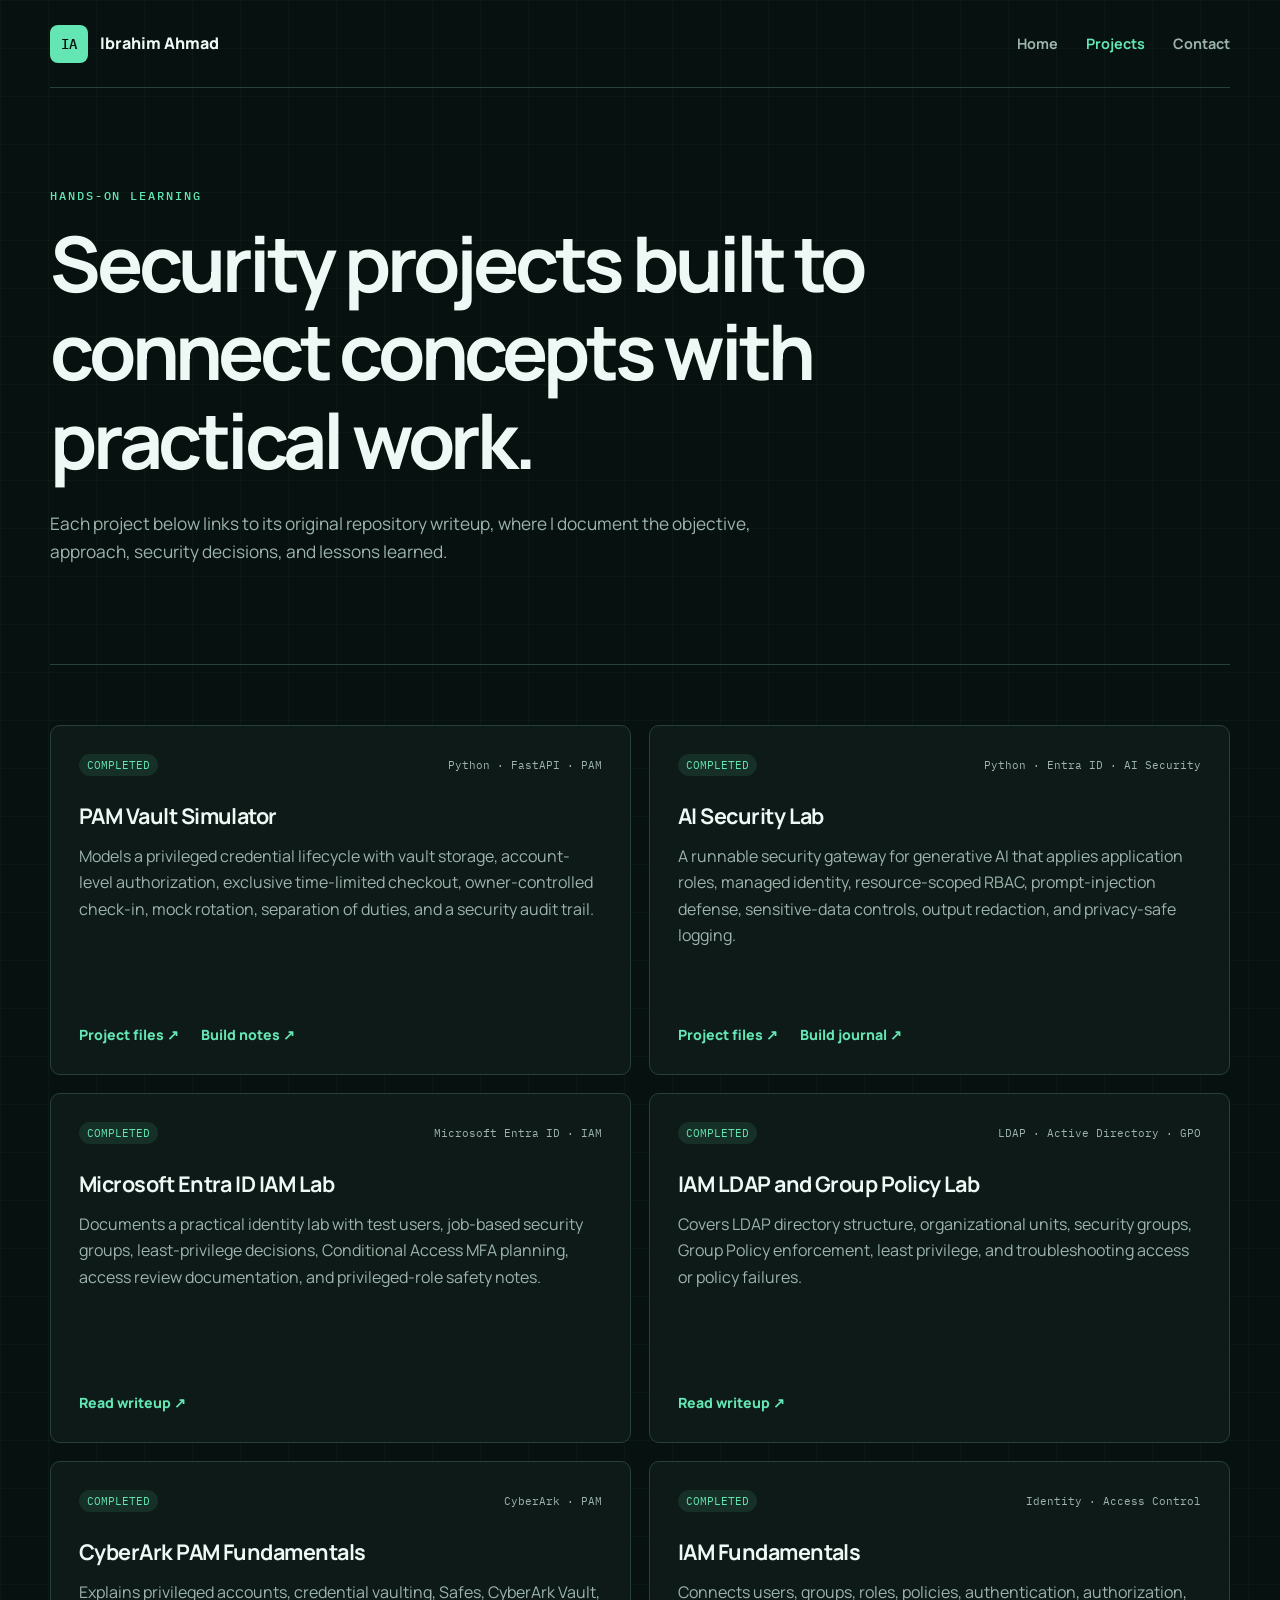
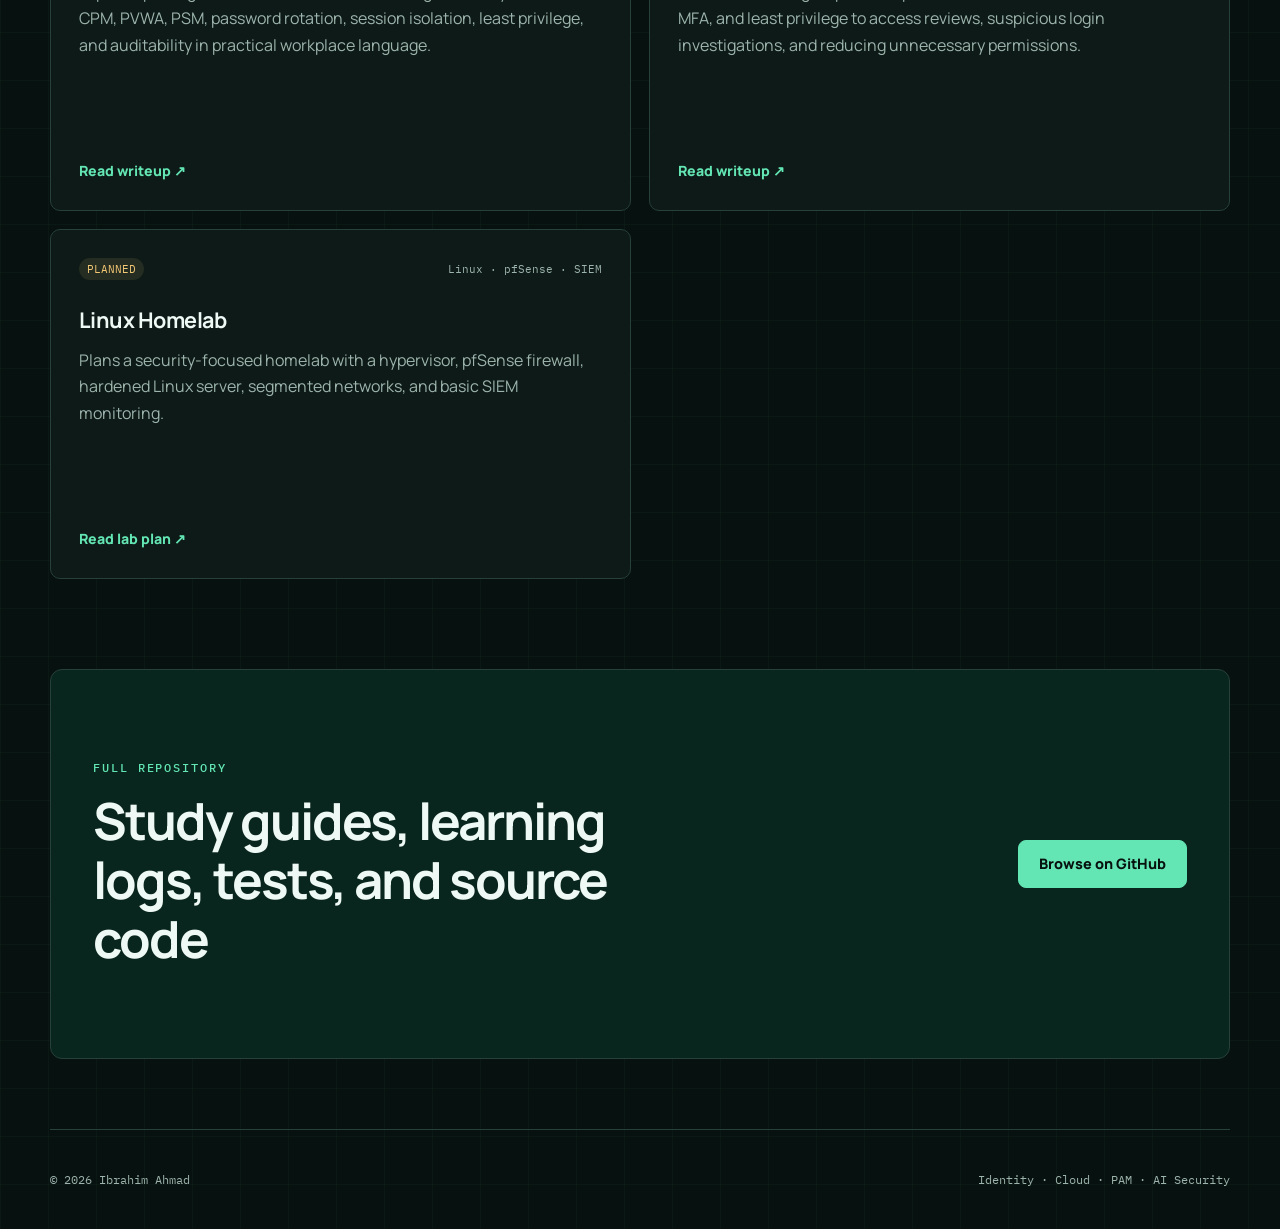
==== docs/projects.html @ d5e7a1ba "Add GitHub Pages portfolio site" ====
<!doctype html>
<html lang="en">
  <head>
    <meta charset="utf-8">
    <meta name="viewport" content="width=device-width, initial-scale=1">
    <meta name="description" content="Cybersecurity projects by Ibrahim Ahmad covering IAM, PAM, Microsoft Entra ID, cloud security, and AI security.">
    <title>Projects | Ibrahim Ahmad</title>
    <link rel="preconnect" href="https://fonts.googleapis.com">
    <link rel="preconnect" href="https://fonts.gstatic.com" crossorigin>
    <link href="https://fonts.googleapis.com/css2?family=IBM+Plex+Mono:wght@400;500&family=Manrope:wght@400;500;600;700;800&display=swap" rel="stylesheet">
    <link rel="stylesheet" href="assets/css/style.css">
  </head>
  <body>
    <header class="site-header">
      <a class="brand" href="index.html" aria-label="Ibrahim Ahmad home">
        <span class="brand-mark" aria-hidden="true">IA</span>
        <span>Ibrahim Ahmad</span>
      </a>
      <nav aria-label="Primary navigation">
        <a href="index.html">Home</a>
        <a class="active" href="projects.html">Projects</a>
        <a href="index.html#contact">Contact</a>
      </nav>
    </header>

    <main>
      <section class="page-intro">
        <p class="eyebrow">Hands-on learning</p>
        <h1>Security projects built to connect concepts with practical work.</h1>
        <p>Each project below links to its original repository writeup, where I document the objective, approach, security decisions, and lessons learned.</p>
      </section>

      <section class="section projects-list" aria-labelledby="projects-heading">
        <h2 class="sr-only" id="projects-heading">Portfolio projects</h2>
        <div class="project-grid">
          <article class="project-card project-card-large">
            <div class="project-meta"><span class="status completed">Completed</span><span>Python · FastAPI · PAM</span></div>
            <h3>PAM Vault Simulator</h3>
            <p>Models a privileged credential lifecycle with vault storage, account-level authorization, exclusive time-limited checkout, owner-controlled check-in, mock rotation, separation of duties, and a security audit trail.</p>
            <div class="project-links">
              <a href="https://github.com/iahmad90/cybersecurity-portfolio-starter/tree/main/projects/pam-vault-simulator">Project files <span aria-hidden="true">↗</span></a>
              <a href="https://github.com/iahmad90/cybersecurity-portfolio-starter/blob/main/projects/pam-vault-simulator/BUILD-NOTES.md">Build notes <span aria-hidden="true">↗</span></a>
            </div>
          </article>

          <article class="project-card project-card-large">
            <div class="project-meta"><span class="status completed">Completed</span><span>Python · Entra ID · AI Security</span></div>
            <h3>AI Security Lab</h3>
            <p>A runnable security gateway for generative AI that applies application roles, managed identity, resource-scoped RBAC, prompt-injection defense, sensitive-data controls, output redaction, and privacy-safe logging.</p>
            <div class="project-links">
              <a href="https://github.com/iahmad90/cybersecurity-portfolio-starter/tree/main/projects/ai-security-entra-llm-lab">Project files <span aria-hidden="true">↗</span></a>
              <a href="https://github.com/iahmad90/cybersecurity-portfolio-starter/blob/main/projects/ai-security-entra-llm-lab/BUILD-NOTES.md">Build journal <span aria-hidden="true">↗</span></a>
            </div>
          </article>

          <article class="project-card project-card-large">
            <div class="project-meta"><span class="status completed">Completed</span><span>Microsoft Entra ID · IAM</span></div>
            <h3>Microsoft Entra ID IAM Lab</h3>
            <p>Documents a practical identity lab with test users, job-based security groups, least-privilege decisions, Conditional Access MFA planning, access review documentation, and privileged-role safety notes.</p>
            <a href="https://github.com/iahmad90/cybersecurity-portfolio-starter/blob/main/projects/entra-id-iam-lab.md">Read writeup <span aria-hidden="true">↗</span></a>
          </article>

          <article class="project-card project-card-large">
            <div class="project-meta"><span class="status completed">Completed</span><span>LDAP · Active Directory · GPO</span></div>
            <h3>IAM LDAP and Group Policy Lab</h3>
            <p>Covers LDAP directory structure, organizational units, security groups, Group Policy enforcement, least privilege, and troubleshooting access or policy failures.</p>
            <a href="https://github.com/iahmad90/cybersecurity-portfolio-starter/blob/main/projects/iam-ldap-group-policy-lab.md">Read writeup <span aria-hidden="true">↗</span></a>
          </article>

          <article class="project-card project-card-large">
            <div class="project-meta"><span class="status completed">Completed</span><span>CyberArk · PAM</span></div>
            <h3>CyberArk PAM Fundamentals</h3>
            <p>Explains privileged accounts, credential vaulting, Safes, CyberArk Vault, CPM, PVWA, PSM, password rotation, session isolation, least privilege, and auditability in practical workplace language.</p>
            <a href="https://github.com/iahmad90/cybersecurity-portfolio-starter/blob/main/projects/cyberark-pam-fundamentals.md">Read writeup <span aria-hidden="true">↗</span></a>
          </article>

          <article class="project-card project-card-large">
            <div class="project-meta"><span class="status completed">Completed</span><span>Identity · Access Control</span></div>
            <h3>IAM Fundamentals</h3>
            <p>Connects users, groups, roles, policies, authentication, authorization, MFA, and least privilege to access reviews, suspicious login investigations, and reducing unnecessary permissions.</p>
            <a href="https://github.com/iahmad90/cybersecurity-portfolio-starter/blob/main/projects/iam-fundamentals-access-control-concepts-applied.md">Read writeup <span aria-hidden="true">↗</span></a>
          </article>

          <article class="project-card project-card-large">
            <div class="project-meta"><span class="status planned">Planned</span><span>Linux · pfSense · SIEM</span></div>
            <h3>Linux Homelab</h3>
            <p>Plans a security-focused homelab with a hypervisor, pfSense firewall, hardened Linux server, segmented networks, and basic SIEM monitoring.</p>
            <a href="https://github.com/iahmad90/cybersecurity-portfolio-starter/blob/main/projects/linux-homelab.md">Read lab plan <span aria-hidden="true">↗</span></a>
          </article>
        </div>
      </section>

      <section class="section repository-callout">
        <div>
          <p class="eyebrow">Full repository</p>
          <h2>Study guides, learning logs, tests, and source code</h2>
        </div>
        <a class="button button-primary" href="https://github.com/iahmad90/cybersecurity-portfolio-starter">Browse on GitHub</a>
      </section>
    </main>

    <footer>
      <p>© 2026 Ibrahim Ahmad</p>
      <p>Identity · Cloud · PAM · AI Security</p>
    </footer>
  </body>
</html>
---- docs/assets/css/style.css ----
:root {
  --bg: #07110f;
  --surface: #0d1a17;
  --raised: #12231f;
  --border: #274039;
  --text: #eef8f4;
  --muted: #9db4ac;
  --accent: #63e6b4;
  --blue: #8bb8ff;
  --warning: #f3c875;
  --content: 1180px;
}

* { box-sizing: border-box; }
html { scroll-behavior: smooth; }
body {
  margin: 0;
  color: var(--text);
  background:
    linear-gradient(rgba(99,230,180,.035) 1px, transparent 1px),
    linear-gradient(90deg, rgba(99,230,180,.035) 1px, transparent 1px),
    var(--bg);
  background-size: 48px 48px;
  font-family: "Manrope", sans-serif;
  line-height: 1.65;
}
a { color: inherit; }
.site-header, main, footer { width: min(calc(100% - 40px), var(--content)); margin-inline: auto; }
.site-header {
  min-height: 88px;
  display: flex;
  align-items: center;
  justify-content: space-between;
  gap: 24px;
  border-bottom: 1px solid var(--border);
}
.brand { display: inline-flex; align-items: center; gap: 12px; font-weight: 800; text-decoration: none; }
.brand-mark {
  width: 38px;
  height: 38px;
  display: grid;
  place-items: center;
  color: var(--bg);
  background: var(--accent);
  border-radius: 8px;
  font: 500 .85rem "IBM Plex Mono", monospace;
}
nav { display: flex; gap: 28px; }
nav a { color: var(--muted); font-size: .9rem; font-weight: 700; text-decoration: none; transition: color 150ms ease; }
nav a:hover, nav a:focus-visible, nav a.active { color: var(--accent); }
.hero {
  min-height: 650px;
  display: grid;
  grid-template-columns: minmax(0,1.55fr) minmax(300px,.75fr);
  align-items: center;
  gap: 70px;
  padding: 80px 0;
}
.eyebrow {
  margin: 0 0 16px;
  color: var(--accent);
  font: 500 .75rem "IBM Plex Mono", monospace;
  letter-spacing: .16em;
  text-transform: uppercase;
}
h1, h2, h3, p { overflow-wrap: break-word; }
h1, h2, h3 { margin-top: 0; line-height: 1.15; }
h1 { max-width: 860px; margin-bottom: 26px; font-size: clamp(2.8rem,6vw,5.7rem); letter-spacing: -.055em; }
h1 span { color: var(--accent); }
h2 { margin-bottom: 0; font-size: clamp(2rem,4vw,3.35rem); letter-spacing: -.04em; }
h3 { margin-bottom: 14px; font-size: 1.35rem; letter-spacing: -.025em; }
.hero-summary, .page-intro > p:last-child { max-width: 720px; color: var(--muted); font-size: 1.08rem; }
.hero-actions { display: flex; flex-wrap: wrap; gap: 12px; margin-top: 34px; }
.button {
  min-height: 48px;
  display: inline-flex;
  align-items: center;
  justify-content: center;
  padding: 0 20px;
  border: 1px solid var(--border);
  border-radius: 8px;
  font-size: .9rem;
  font-weight: 800;
  text-decoration: none;
  transition: transform 150ms ease, border-color 150ms ease, background 150ms ease;
}
.button:hover, .button:focus-visible { transform: translateY(-2px); }
.button-primary { color: var(--bg); background: var(--accent); border-color: var(--accent); }
.button-primary:hover, .button-primary:focus-visible { background: #8cf0c9; }
.button-secondary:hover, .button-secondary:focus-visible { border-color: var(--accent); }
.status-panel {
  padding: 30px;
  background: rgba(13,26,23,.92);
  border: 1px solid var(--border);
  border-radius: 12px;
  box-shadow: 18px 18px 0 rgba(99,230,180,.08);
}
.panel-label { margin: 0 0 22px; color: var(--muted); font: .75rem "IBM Plex Mono", monospace; text-transform: uppercase; }
.focus-list { margin: 0; padding: 0; list-style: none; }
.focus-list li { display: flex; align-items: baseline; gap: 14px; padding: 15px 0; border-top: 1px solid var(--border); font-weight: 700; }
.focus-list span { color: var(--accent); font: .72rem "IBM Plex Mono", monospace; }
.availability { margin: 24px 0 0; color: var(--muted); font-size: .8rem; }
.availability span { width: 9px; height: 9px; display: inline-block; margin-right: 8px; background: var(--accent); border-radius: 50%; box-shadow: 0 0 0 5px rgba(99,230,180,.1); }
.section { padding: 90px 0; border-top: 1px solid var(--border); }
.section-heading { margin-bottom: 38px; }
.heading-row { display: flex; align-items: end; justify-content: space-between; gap: 24px; }
.text-link, .project-card a { color: var(--accent); font-weight: 800; text-decoration: none; }
.cert-grid, .project-grid { display: grid; gap: 18px; }
.cert-grid { grid-template-columns: repeat(2,minmax(0,1fr)); }
.cert-card { display: flex; gap: 22px; padding: 30px; background: var(--surface); border: 1px solid var(--border); border-radius: 10px; }
.cert-card p, .project-card p { margin: 0; color: var(--muted); }
.cert-icon {
  width: 54px;
  height: 54px;
  flex: 0 0 54px;
  display: grid;
  place-items: center;
  color: var(--bg);
  background: var(--accent);
  border-radius: 50%;
  font: 500 1rem "IBM Plex Mono", monospace;
}
.cert-icon.google { background: var(--blue); }
.featured-grid { grid-template-columns: repeat(3,minmax(0,1fr)); }
.project-card {
  min-height: 310px;
  display: flex;
  flex-direction: column;
  padding: 28px;
  background: var(--surface);
  border: 1px solid var(--border);
  border-radius: 10px;
  transition: transform 180ms ease, border-color 180ms ease, background 180ms ease;
}
.project-card:hover { transform: translateY(-4px); background: var(--raised); border-color: #41665b; }
.project-card > a, .project-links { margin-top: auto; padding-top: 28px; }
.project-card a { font-size: .88rem; }
.project-meta { display: flex; align-items: center; justify-content: space-between; gap: 12px; margin-bottom: 28px; color: var(--muted); font: .68rem "IBM Plex Mono", monospace; }
.status { padding: 4px 8px; border-radius: 999px; text-transform: uppercase; }
.status.completed { color: var(--accent); background: rgba(99,230,180,.1); }
.status.planned { color: var(--warning); background: rgba(243,200,117,.1); }
.contact-section, .repository-callout { display: grid; grid-template-columns: minmax(0,1.2fr) minmax(300px,.8fr); align-items: center; gap: 70px; }
.contact-links { display: grid; }
.contact-links a { display: flex; justify-content: space-between; gap: 20px; padding: 18px 0; border-bottom: 1px solid var(--border); font-weight: 700; text-decoration: none; }
.contact-links span { color: var(--muted); font: .78rem "IBM Plex Mono", monospace; }
.page-intro { max-width: 930px; padding: 100px 0 80px; }
.page-intro h1 { font-size: clamp(2.7rem,6vw,5rem); }
.projects-list { padding-top: 60px; }
.projects-list .project-grid { grid-template-columns: repeat(2,minmax(0,1fr)); }
.project-card-large { min-height: 350px; }
.project-links { display: flex; flex-wrap: wrap; gap: 22px; }
.repository-callout { margin-bottom: 70px; padding-inline: 42px; background: #08261d; border: 1px solid var(--border); border-radius: 12px; }
.repository-callout .button { justify-self: end; }
footer { min-height: 100px; display: flex; align-items: center; justify-content: space-between; gap: 20px; color: var(--muted); border-top: 1px solid var(--border); font: .72rem "IBM Plex Mono", monospace; }
.sr-only { position: absolute; width: 1px; height: 1px; padding: 0; margin: -1px; overflow: hidden; clip: rect(0,0,0,0); white-space: nowrap; border: 0; }

@media (max-width: 900px) {
  .hero { grid-template-columns: 1fr; gap: 50px; }
  .featured-grid, .projects-list .project-grid { grid-template-columns: 1fr; }
  .contact-section, .repository-callout { grid-template-columns: 1fr; gap: 35px; }
  .repository-callout .button { justify-self: start; }
}

@media (max-width: 680px) {
  .site-header { min-height: 112px; align-items: flex-start; flex-direction: column; justify-content: center; gap: 14px; }
  nav { width: 100%; justify-content: space-between; gap: 12px; }
  .hero { min-height: auto; padding: 68px 0; }
  h1 { font-size: 2.85rem; }
  .cert-grid { grid-template-columns: 1fr; }
  .cert-card, .heading-row, .project-meta, .contact-links a, footer { align-items: flex-start; flex-direction: column; }
  .section { padding: 68px 0; }
  .project-card { min-height: 0; }
  .contact-links a { gap: 4px; }
  .repository-callout { margin-bottom: 45px; padding-inline: 24px; }
  footer { min-height: 130px; justify-content: center; gap: 4px; }
}

@media (prefers-reduced-motion: reduce) {
  html { scroll-behavior: auto; }
  *, *::before, *::after { transition-duration: .01ms !important; }
}
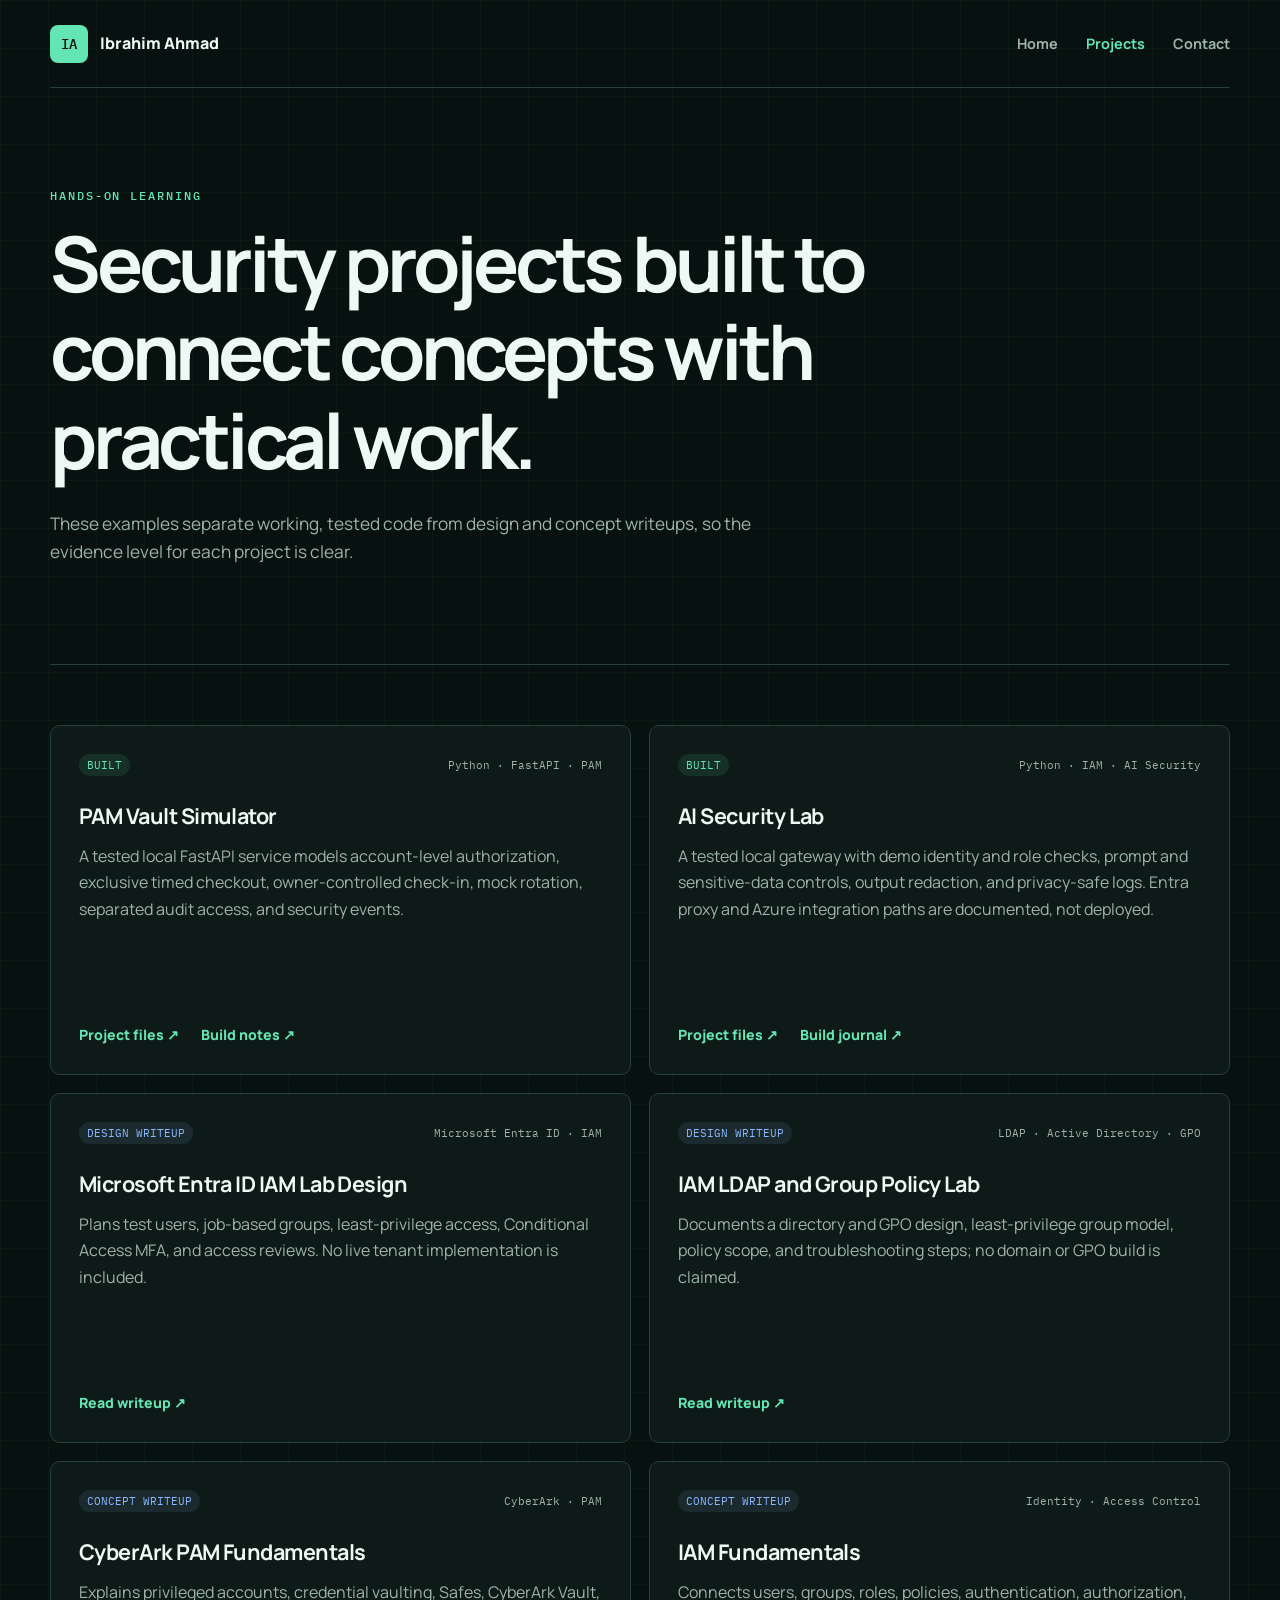
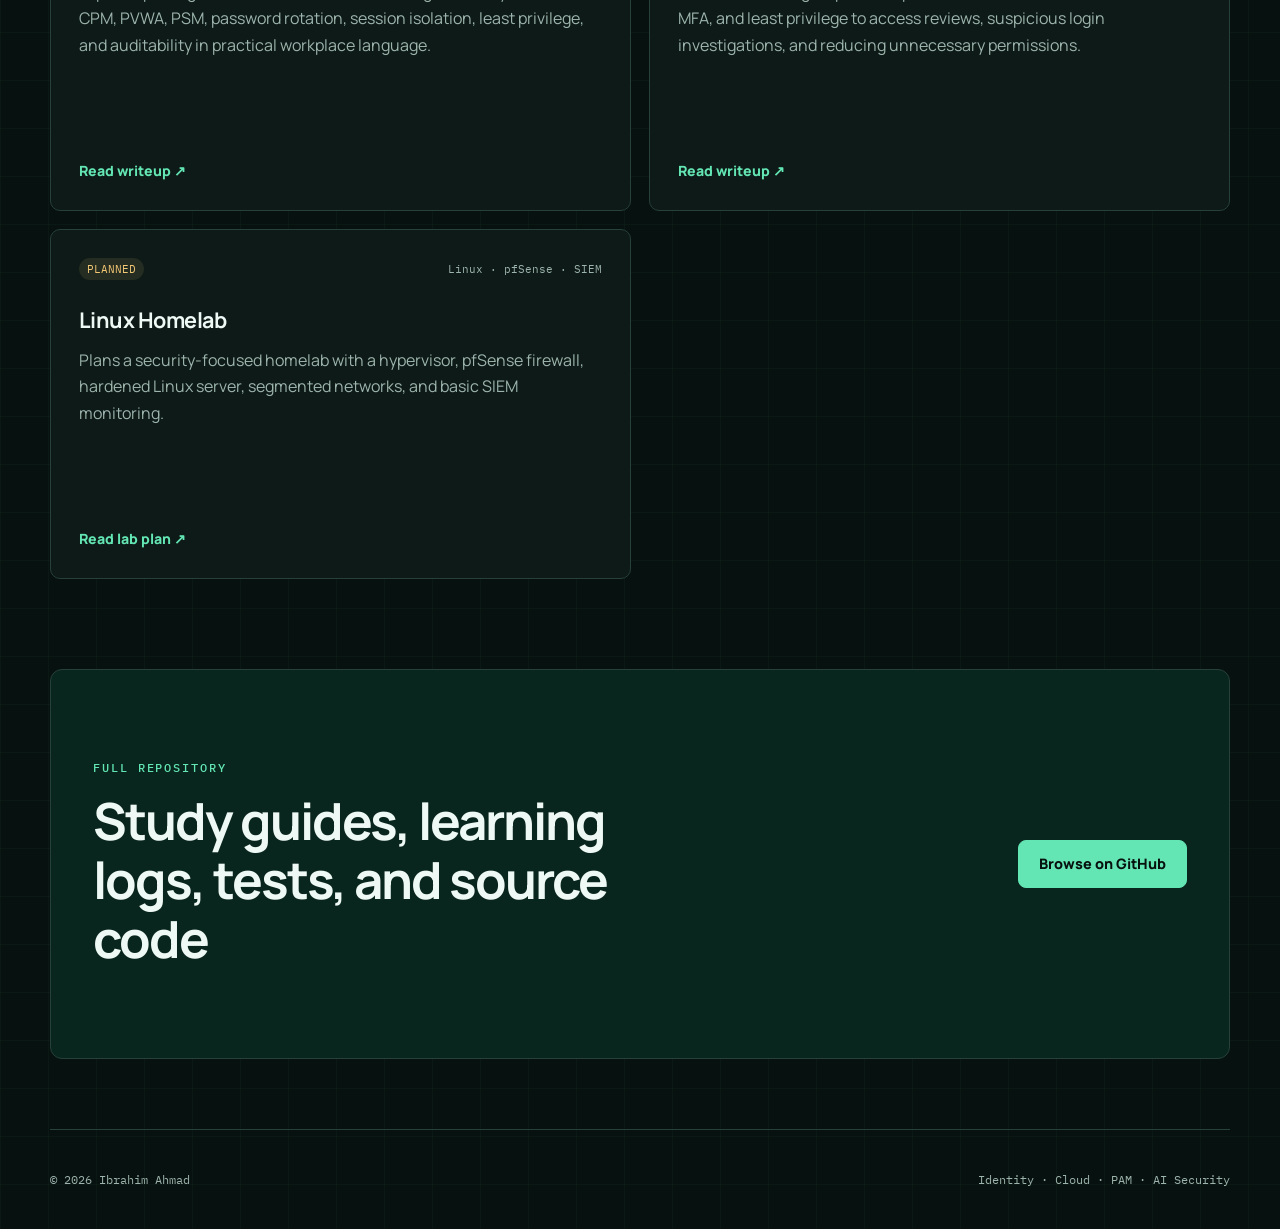
==== commit c1836535: "Sharpen portfolio for junior IAM roles" ====
--- a/docs/projects.html
+++ b/docs/projects.html
@@ -27,16 +27,16 @@
       <section class="page-intro">
         <p class="eyebrow">Hands-on learning</p>
         <h1>Security projects built to connect concepts with practical work.</h1>
-        <p>Each project below links to its original repository writeup, where I document the objective, approach, security decisions, and lessons learned.</p>
+        <p>These examples separate working, tested code from design and concept writeups, so the evidence level for each project is clear.</p>
       </section>
 
       <section class="section projects-list" aria-labelledby="projects-heading">
         <h2 class="sr-only" id="projects-heading">Portfolio projects</h2>
         <div class="project-grid">
           <article class="project-card project-card-large">
-            <div class="project-meta"><span class="status completed">Completed</span><span>Python · FastAPI · PAM</span></div>
+            <div class="project-meta"><span class="status completed">Built</span><span>Python · FastAPI · PAM</span></div>
             <h3>PAM Vault Simulator</h3>
-            <p>Models a privileged credential lifecycle with vault storage, account-level authorization, exclusive time-limited checkout, owner-controlled check-in, mock rotation, separation of duties, and a security audit trail.</p>
+            <p>A tested local FastAPI service models account-level authorization, exclusive timed checkout, owner-controlled check-in, mock rotation, separated audit access, and security events.</p>
             <div class="project-links">
               <a href="https://github.com/iahmad90/cybersecurity-portfolio-starter/tree/main/projects/pam-vault-simulator">Project files <span aria-hidden="true">↗</span></a>
               <a href="https://github.com/iahmad90/cybersecurity-portfolio-starter/blob/main/projects/pam-vault-simulator/BUILD-NOTES.md">Build notes <span aria-hidden="true">↗</span></a>
@@ -44,9 +44,9 @@
           </article>
 
           <article class="project-card project-card-large">
-            <div class="project-meta"><span class="status completed">Completed</span><span>Python · Entra ID · AI Security</span></div>
+            <div class="project-meta"><span class="status completed">Built</span><span>Python · IAM · AI Security</span></div>
             <h3>AI Security Lab</h3>
-            <p>A runnable security gateway for generative AI that applies application roles, managed identity, resource-scoped RBAC, prompt-injection defense, sensitive-data controls, output redaction, and privacy-safe logging.</p>
+            <p>A tested local gateway with demo identity and role checks, prompt and sensitive-data controls, output redaction, and privacy-safe logs. Entra proxy and Azure integration paths are documented, not deployed.</p>
             <div class="project-links">
               <a href="https://github.com/iahmad90/cybersecurity-portfolio-starter/tree/main/projects/ai-security-entra-llm-lab">Project files <span aria-hidden="true">↗</span></a>
               <a href="https://github.com/iahmad90/cybersecurity-portfolio-starter/blob/main/projects/ai-security-entra-llm-lab/BUILD-NOTES.md">Build journal <span aria-hidden="true">↗</span></a>
@@ -54,28 +54,28 @@
           </article>
 
           <article class="project-card project-card-large">
-            <div class="project-meta"><span class="status completed">Completed</span><span>Microsoft Entra ID · IAM</span></div>
-            <h3>Microsoft Entra ID IAM Lab</h3>
-            <p>Documents a practical identity lab with test users, job-based security groups, least-privilege decisions, Conditional Access MFA planning, access review documentation, and privileged-role safety notes.</p>
+            <div class="project-meta"><span class="status writeup">Design writeup</span><span>Microsoft Entra ID · IAM</span></div>
+            <h3>Microsoft Entra ID IAM Lab Design</h3>
+            <p>Plans test users, job-based groups, least-privilege access, Conditional Access MFA, and access reviews. No live tenant implementation is included.</p>
             <a href="https://github.com/iahmad90/cybersecurity-portfolio-starter/blob/main/projects/entra-id-iam-lab.md">Read writeup <span aria-hidden="true">↗</span></a>
           </article>
 
           <article class="project-card project-card-large">
-            <div class="project-meta"><span class="status completed">Completed</span><span>LDAP · Active Directory · GPO</span></div>
+            <div class="project-meta"><span class="status writeup">Design writeup</span><span>LDAP · Active Directory · GPO</span></div>
             <h3>IAM LDAP and Group Policy Lab</h3>
-            <p>Covers LDAP directory structure, organizational units, security groups, Group Policy enforcement, least privilege, and troubleshooting access or policy failures.</p>
+            <p>Documents a directory and GPO design, least-privilege group model, policy scope, and troubleshooting steps; no domain or GPO build is claimed.</p>
             <a href="https://github.com/iahmad90/cybersecurity-portfolio-starter/blob/main/projects/iam-ldap-group-policy-lab.md">Read writeup <span aria-hidden="true">↗</span></a>
           </article>
 
           <article class="project-card project-card-large">
-            <div class="project-meta"><span class="status completed">Completed</span><span>CyberArk · PAM</span></div>
+            <div class="project-meta"><span class="status writeup">Concept writeup</span><span>CyberArk · PAM</span></div>
             <h3>CyberArk PAM Fundamentals</h3>
             <p>Explains privileged accounts, credential vaulting, Safes, CyberArk Vault, CPM, PVWA, PSM, password rotation, session isolation, least privilege, and auditability in practical workplace language.</p>
             <a href="https://github.com/iahmad90/cybersecurity-portfolio-starter/blob/main/projects/cyberark-pam-fundamentals.md">Read writeup <span aria-hidden="true">↗</span></a>
           </article>
 
           <article class="project-card project-card-large">
-            <div class="project-meta"><span class="status completed">Completed</span><span>Identity · Access Control</span></div>
+            <div class="project-meta"><span class="status writeup">Concept writeup</span><span>Identity · Access Control</span></div>
             <h3>IAM Fundamentals</h3>
             <p>Connects users, groups, roles, policies, authentication, authorization, MFA, and least privilege to access reviews, suspicious login investigations, and reducing unnecessary permissions.</p>
             <a href="https://github.com/iahmad90/cybersecurity-portfolio-starter/blob/main/projects/iam-fundamentals-access-control-concepts-applied.md">Read writeup <span aria-hidden="true">↗</span></a>
--- a/docs/assets/css/style.css
+++ b/docs/assets/css/style.css
@@ -138,7 +138,10 @@
 .project-meta { display: flex; align-items: center; justify-content: space-between; gap: 12px; margin-bottom: 28px; color: var(--muted); font: .68rem "IBM Plex Mono", monospace; }
 .status { padding: 4px 8px; border-radius: 999px; text-transform: uppercase; }
 .status.completed { color: var(--accent); background: rgba(99,230,180,.1); }
+.status.writeup { color: var(--blue); background: rgba(139,184,255,.1); }
+.status.in-progress { color: var(--blue); background: rgba(139,184,255,.1); }
 .status.planned { color: var(--warning); background: rgba(243,200,117,.1); }
+.credential-progress { margin: 18px 0 0; color: var(--muted); }
 .contact-section, .repository-callout { display: grid; grid-template-columns: minmax(0,1.2fr) minmax(300px,.8fr); align-items: center; gap: 70px; }
 .contact-links { display: grid; }
 .contact-links a { display: flex; justify-content: space-between; gap: 20px; padding: 18px 0; border-bottom: 1px solid var(--border); font-weight: 700; text-decoration: none; }
